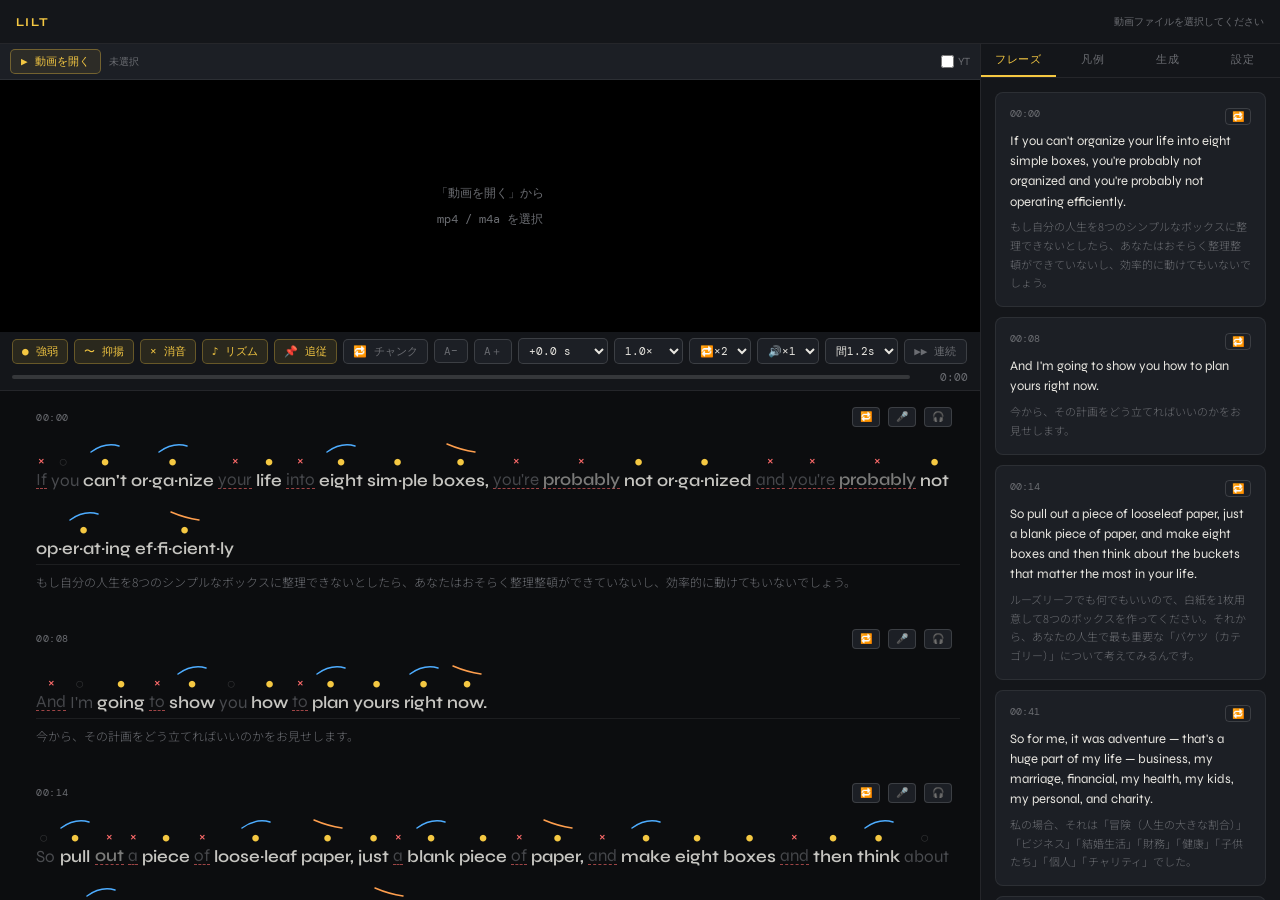
==== index.html @ 65731f92 "Make translation parsing more robust and redesign sync-offset UI (v1.7.1, v1.8.0) - Harden _parse_tr" ====
<!DOCTYPE html>
<html lang="ja">
<head>
<meta charset="UTF-8">
<meta name="viewport" content="width=device-width, initial-scale=1.0, viewport-fit=cover">
<title>Lilt</title>
<link rel="preconnect" href="https://fonts.googleapis.com">
<link href="https://fonts.googleapis.com/css2?family=DM+Mono:wght@400;500&family=Syne:wght@400;500;600;700&family=Noto+Sans+JP:wght@300;400;500&display=swap" rel="stylesheet">
<link rel="stylesheet" href="styles.css">
</head>
<body>

<header>
  <div class="logo">Lilt</div>
  <div class="header-sub" id="header-sub">動画ファイルを選択してください</div>
</header>

<div class="main">
  <div class="left-col">

    <!-- ── 動画パネル ── -->
    <div class="video-panel">
      <div class="file-bar">
        <label class="file-btn">▶ 動画を開く<input type="file" id="local-file" accept="video/*,audio/*" style="display:none"></label>
        <label class="md-btn" id="md-label" style="display:none">📝 MD読込<input type="file" id="md-file" accept=".md,.txt" style="display:none" onchange="onMdFileLoad(this)"></label>
        <label class="anno-btn" id="anno-bar-label" style="display:none">📂 アノテーション<input type="file" id="anno-bar-input" accept=".json,application/json" style="display:none" onchange="onAnnotationFileLoad(this)"></label>
        <span class="file-name" id="file-name">未選択</span>
        <label class="yt-chk"><input type="checkbox" id="chk-yt" onchange="toggleYT(this.checked)"> YT</label>
      </div>

      <div class="video-wrap" id="local-wrap">
        <video id="vid" preload="metadata" style="background:#000"></video>
        <div id="no-file" style="position:absolute;inset:0;display:flex;align-items:center;justify-content:center;pointer-events:none">
          <span style="font-size:12px;font-family:var(--mono);color:var(--muted);text-align:center;line-height:2.2">「動画を開く」から<br>mp4 / m4a を選択</span>
        </div>
      </div>
      <div class="video-wrap" id="yt-wrap" style="display:none">
        <iframe id="yt-player" src="about:blank"
          data-src="https://www.youtube.com/embed/xDK42rroFYE?enablejsapi=1&start=394&rel=0&modestbranding=1"
          allow="accelerometer;autoplay;clipboard-write;encrypted-media;gyroscope;picture-in-picture" allowfullscreen></iframe>
      </div>

    </div>

    <!-- ── コントロールバー ── -->
    <div class="ctrl-bar" id="ctrl-bar">
      <button class="ctrl-btn on" id="btn-stress"  onclick="toggleLayer('stress',this)">● 強弱</button>
      <button class="ctrl-btn on" id="btn-inton"   onclick="toggleLayer('inton',this)">〜 抑揚</button>
      <button class="ctrl-btn on" id="btn-elision" onclick="toggleLayer('elision',this)">× 消音</button>
      <button class="ctrl-btn on" id="btn-rhythm" onclick="toggleRhythmSync(this)" title="チャンク内の語タイミングを話速リズムで配分（OFFで均等割り）">♪ リズム</button>
      <button class="ctrl-btn on" id="btn-follow" onclick="toggleAutoFollow(this)" title="再生中、現在の行へ自動スクロール">📌 追従</button>
      <button class="ctrl-btn" id="btn-chunk-repeat" type="button" onclick="toggleChunkRepeat()" title="再生中の段落を繰り返し">🔁 チャンク</button>
      <button class="ctrl-btn" id="btn-font-dec" onclick="adjustFontScale(-1)" title="文字を小さく">A−</button>
      <button class="ctrl-btn" id="btn-font-inc" onclick="adjustFontScale(1)" title="文字を大きく">A＋</button>
      <select class="spd" id="offset-sel" onchange="updateOffset(this.value)" title="同期オフセット（音声が速い→マイナス、遅い→プラス）"></select>
      <select class="spd" id="spd-sel" onchange="setSpeed(this.value)">
        <option value="0.5">0.5×</option><option value="0.75">0.75×</option>
        <option value="1" selected>1.0×</option><option value="1.25">1.25×</option>
      </select>
      <select class="spd" id="sh-loops" onchange="setPracticeLoops(this.value)" title="練習ループ回数">
        <option value="1">🔁×1</option><option value="2" selected>🔁×2</option><option value="3">🔁×3</option><option value="0">🔁∞</option>
      </select>
      <select class="spd" id="sh-listen" onchange="setPracticeListen(this.value)" title="録音前にモデルを聴く回数">
        <option value="1" selected>🔊×1</option><option value="2">🔊×2</option><option value="3">🔊×3</option>
      </select>
      <select class="spd" id="sh-gap" onchange="setPracticeGap(this.value)" title="聴く→録音の間（ポーズ）">
        <option value="600">間0.6s</option><option value="1200" selected>間1.2s</option><option value="2000">間2.0s</option><option value="3000">間3.0s</option>
      </select>
      <button class="ctrl-btn" id="btn-sh-auto" onclick="togglePracticeAuto(this)" title="チャンクを自動で進む連続練習">▶▶ 連続</button>
      <div class="prog-wrap"><div class="prog-bg" id="prog-bg" onclick="seekByClick(event)"><div class="prog-fill" id="prog-fill"></div></div></div>
      <span class="time-disp" id="time-disp">0:00</span>
    </div>

    <!-- ── 練習ステータスバー（練習中のみ表示） ── -->
    <div id="sh-practice-bar" style="display:none">
      <span id="sh-practice-phase">練習中…</span>
      <span class="sh-practice-actions">
        <button type="button" id="sh-pause-btn" onclick="practiceTogglePause()" title="一時停止 / 再開">⏸</button>
        <button type="button" onclick="practiceSkip()" title="次のチャンクへ">⏭</button>
        <button type="button" onclick="stopPractice()" title="練習を終了">⏹</button>
      </span>
    </div>

    <!-- ── スマホ専用：凡例&操作アコーディオン ── -->
    <div id="mobile-panel">
      <div class="mp-toggle" id="mp-toggle" onclick="toggleMobilePanel()">
        <span>▸ 凡例</span><span class="arr">▾</span>
      </div>
      <div id="mp-inner" style="display:none">
        <div id="mp-content" style="padding:.75rem 1rem;background:var(--surf2);border-bottom:.5px solid var(--bd)"></div>
      </div>
    </div>

    <!-- ── トランスクリプト ── -->
    <div class="transcript-panel" id="transcript"></div>

    <!-- ── スマホ専用：フレーズリスト ── -->
    <div id="mobile-phrases" style="display:none"></div>

  </div><!-- /left-col -->

  <!-- ── デスクトップサイドバー ── -->
  <div class="sidebar">
    <div class="stabs">
      <div class="stab on" onclick="switchTab('phrases',this)">フレーズ</div>
      <div class="stab"    onclick="switchTab('legend',this)">凡例</div>
      <div class="stab pc-only" onclick="switchTab('generate',this)">生成</div>
      <div class="stab"    onclick="switchTab('settings',this)">設定</div>
    </div>
    <div class="sbody" id="sbody"></div>
  </div>

</div><!-- /main -->

<div id="gen-modal" style="display:none;position:fixed;inset:0;z-index:200;background:rgba(12,13,15,.92);align-items:center;justify-content:center;"><div style="background:var(--surf2);border:.5px solid var(--bd2);border-radius:12px;padding:2rem;width:min(440px,90vw);display:flex;flex-direction:column;gap:1rem;"><div style="font-family:var(--mono);font-size:13px;color:var(--accent);letter-spacing:.08em">ANNOTATION GENERATOR</div><div id="modal-status" style="font-family:var(--mono);font-size:11px;color:var(--muted);line-height:1.8;min-height:44px"></div><div style="background:var(--bd);border-radius:4px;overflow:hidden;height:4px"><div id="modal-prog" style="height:100%;background:var(--accent);width:0%;transition:width .4s"></div></div><div id="modal-para-list" style="font-family:var(--mono);font-size:10px;color:var(--muted);max-height:120px;overflow-y:auto;line-height:2"></div><button id="modal-cancel" onclick="cancelGeneration()" style="align-self:flex-start;font-family:var(--mono);font-size:11px;padding:4px 12px;border-radius:5px;border:.5px solid var(--bd2);background:transparent;color:var(--muted);cursor:pointer;">キャンセル</button></div></div>
<div id="toast"></div>
<!-- シャドーイング: 学習者録音の再生用（非表示）＋録音前カウントイン表示 -->
<audio id="rec-audio" preload="auto" style="display:none"></audio>
<div id="sh-countin"></div>

<script src="js/01-data.js"></script>
<script src="js/02-state.js"></script>
<script src="js/03-render-sync.js"></script>
<script src="js/04-player.js"></script>
<script src="js/05-sidebar.js"></script>
<script src="js/06-generate-youtube.js"></script>
<script src="js/07-generate-run.js"></script>
<script src="js/08-annotate-tempo.js"></script>
<script src="js/09-io-save-load.js"></script>
<script src="js/10-shadowing.js"></script>
<script src="js/11-init.js"></script>

</body>
</html>
---- styles.css ----
:root{
  --bg:#0c0d0f;--surf:#14161a;--surf2:#1c1f25;
  --bd:rgba(255,255,255,.07);--bd2:rgba(255,255,255,.14);
  --text:#e8e6e0;--muted:#6b6d72;
  --accent:#f5c842;--a2:#4eadff;--danger:#ff6b6b;
  --rise:#4eadff;--fall:#ff9f4e;--rf:#c07af5;
  --mono:'DM Mono',monospace;
  --sans:'Syne',sans-serif;
  --ja:'Noto Sans JP',sans-serif;
}
*,*::before,*::after{box-sizing:border-box;margin:0;padding:0}

/* ═══ DESKTOP: 固定高さの3ペインレイアウト ═══ */
html,body{height:100%;overflow:hidden;background:var(--bg);color:var(--text);font-family:var(--sans)}

/* 全体を column flex で積む */
body{display:flex;flex-direction:column}

header{
  flex-shrink:0;height:44px;
  display:flex;align-items:center;justify-content:space-between;
  padding:0 1rem;
  background:var(--surf);border-bottom:.5px solid var(--bd);
  z-index:20;
}
.logo{font-size:12px;font-weight:700;letter-spacing:.12em;color:var(--accent);text-transform:uppercase}
.header-sub{font-size:10px;color:var(--muted);font-family:var(--mono);white-space:nowrap;overflow:hidden;text-overflow:ellipsis;max-width:55%}

/* メインエリア: 残り全高を占める */
.main{
  flex:1;min-height:0;          /* ← min-height:0 が必須、でないとflex子がはみ出す */
  display:flex;
  overflow:hidden;
}

/* ── 左カラム（動画＋テキスト） ── */
.left-col{
  flex:1;min-width:0;
  display:flex;flex-direction:column;
  overflow:hidden;
}

/* 動画パネル */
.video-panel{flex-shrink:0;background:#000;position:relative}
.file-bar{
  display:flex;align-items:center;gap:8px;padding:5px 10px;
  background:var(--surf2);border-bottom:.5px solid var(--bd);flex-shrink:0;
}
.file-btn{
  display:inline-flex;align-items:center;gap:4px;white-space:nowrap;flex-shrink:0;
  font-size:11px;font-family:var(--mono);cursor:pointer;
  padding:4px 10px;border-radius:5px;
  border:.5px solid rgba(245,200,66,.35);background:rgba(245,200,66,.08);color:var(--accent);
}
.md-btn{
  display:inline-flex;align-items:center;gap:4px;white-space:nowrap;flex-shrink:0;
  font-size:11px;font-family:var(--mono);cursor:pointer;
  padding:4px 10px;border-radius:5px;
  border:.5px solid rgba(78,173,255,.35);background:rgba(78,173,255,.08);color:var(--a2);
}
.anno-btn{
  display:inline-flex;align-items:center;gap:4px;white-space:nowrap;flex-shrink:0;
  font-size:11px;font-family:var(--mono);cursor:pointer;
  padding:4px 10px;border-radius:5px;
  border:.5px solid rgba(245,200,66,.35);background:rgba(245,200,66,.08);color:var(--accent);
}
.file-name{font-size:10px;font-family:var(--mono);color:var(--muted);overflow:hidden;text-overflow:ellipsis;white-space:nowrap;flex:1;min-width:0}
.yt-chk{font-size:11px;color:var(--muted);display:flex;align-items:center;gap:4px;cursor:pointer;white-space:nowrap;flex-shrink:0}
.yt-chk input{accent-color:var(--accent)}

.video-wrap{position:relative;width:100%;padding-bottom:56.25%;height:0;background:#000;flex-shrink:0}
.video-wrap video,.video-wrap iframe{position:absolute;inset:0;width:100%;height:100%;border:0;object-fit:contain}

/* デスクトップ: 動画高さを抑えてトランスクリプト領域を確保 */
@media (min-width: 641px) {
  .video-panel{flex:0 0 auto}
  .video-wrap{
    padding-bottom:0;
    height:clamp(140px, 28vh, 280px);
    width:100%;
  }
}

/* コントロールバー */
.ctrl-bar{
  flex-shrink:0;
  display:flex;flex-wrap:wrap;align-items:center;gap:6px;
  padding:6px 12px;
  background:var(--surf);border-bottom:.5px solid var(--bd);
}
.ctrl-btn{
  display:inline-flex;align-items:center;gap:4px;
  font-size:11px;font-family:var(--mono);padding:4px 9px;border-radius:5px;
  border:.5px solid var(--bd2);background:var(--surf2);color:var(--muted);
  cursor:pointer;transition:all .12s;white-space:nowrap;
}
.ctrl-btn.on{background:rgba(245,200,66,.1);color:var(--accent);border-color:rgba(245,200,66,.3)}
.spd{font-family:var(--mono);font-size:11px;background:var(--surf2);border:.5px solid var(--bd2);color:var(--text);border-radius:5px;padding:4px 6px;cursor:pointer}
#offset-sel{width:90px;flex-shrink:0}
.prog-wrap{flex:1;min-width:60px;display:flex;align-items:center}
.prog-bg{width:100%;height:4px;background:var(--bd2);border-radius:2px;cursor:pointer}
.prog-fill{height:100%;background:var(--accent);border-radius:2px;width:0%;transition:width .1s linear;pointer-events:none}
.time-disp{font-family:var(--mono);font-size:11px;color:var(--muted);min-width:52px;text-align:right}

/* トランスクリプト: 残り全高をスクロール */
.transcript-panel{
  flex:1;min-height:0;
  overflow-y:auto;
  padding:1rem 1.25rem 3rem;
  scrollbar-width:thin;scrollbar-color:var(--bd2) transparent;
}
.transcript-panel::-webkit-scrollbar{width:3px}
.transcript-panel::-webkit-scrollbar-thumb{background:var(--bd2);border-radius:2px}

.para{margin-bottom:2.25rem;cursor:pointer;border-left:2px solid transparent;padding-left:.875rem;transition:border-color .18s}
.para:hover{border-color:var(--bd2)}
.para.active{border-color:var(--accent)}
.para-head{display:flex;align-items:center;gap:8px;margin-bottom:.4rem}
.para-time{font-family:var(--mono);font-size:10px;color:var(--muted);letter-spacing:.05em;flex:1}
.para.active .para-time{color:var(--accent)}
.para-repeat{
  flex-shrink:0;font-size:10px;padding:2px 7px;border-radius:4px;cursor:pointer;
  border:.5px solid var(--bd2);background:var(--surf2);color:var(--muted);font-family:var(--mono);
  line-height:1.4;
}
.para-repeat:hover,.para-repeat.on{color:var(--accent);border-color:rgba(245,200,66,.35);background:rgba(245,200,66,.08)}
.pcard-actions{display:flex;align-items:center;justify-content:space-between;gap:6px;margin-bottom:.35rem}
.pcard-repeat{font-size:10px;padding:1px 6px;border-radius:4px;cursor:pointer;border:.5px solid var(--bd2);background:transparent;color:var(--muted);font-family:var(--mono)}
.pcard-repeat:hover,.pcard-repeat.on{color:var(--accent);border-color:rgba(245,200,66,.35)}

/* ── シャドーイング（録音 + A/B） ── */
.sh-rec{
  flex-shrink:0;font-size:10px;padding:2px 7px;border-radius:4px;cursor:pointer;
  border:.5px solid var(--bd2);background:var(--surf2);color:var(--muted);font-family:var(--mono);line-height:1.4;
}
.sh-rec:hover{color:var(--danger);border-color:rgba(255,107,107,.4);background:rgba(255,107,107,.08)}
.sh-rec.recording{color:#fff;border-color:var(--danger);background:rgba(255,107,107,.85);animation:sh-pulse 1s ease-in-out infinite}
@keyframes sh-pulse{0%,100%{box-shadow:0 0 0 0 rgba(255,107,107,.5)}50%{box-shadow:0 0 0 4px rgba(255,107,107,0)}}
.sh-controls{display:inline-flex;align-items:center;gap:5px;flex-shrink:0}
.sh-btn{
  font-size:10px;padding:2px 7px;border-radius:4px;cursor:pointer;line-height:1.4;
  border:.5px solid var(--bd2);background:transparent;color:var(--muted);font-family:var(--mono);
}
.sh-btn:hover{color:var(--a2);border-color:rgba(78,173,255,.4);background:rgba(78,173,255,.08)}
.sh-ind{font-family:var(--mono);font-size:10px;color:var(--danger);letter-spacing:.05em}
.sh-practice{
  flex-shrink:0;font-size:10px;padding:2px 7px;border-radius:4px;cursor:pointer;line-height:1.4;
  border:.5px solid var(--bd2);background:var(--surf2);color:var(--muted);font-family:var(--mono);
}
.sh-practice:hover{color:var(--a2);border-color:rgba(78,173,255,.4);background:rgba(78,173,255,.08)}
.sh-badge{font-family:var(--mono);font-size:10px;color:var(--accent);opacity:.8;white-space:nowrap}
.sh-vu{display:inline-block;width:48px;height:6px;border-radius:3px;background:var(--bd);overflow:hidden}
.sh-vu i{display:block;height:100%;width:0%;background:var(--danger);transition:width .06s linear}
#sh-countin{
  position:fixed;inset:0;z-index:300;display:none;align-items:center;justify-content:center;
  pointer-events:none;font-family:var(--mono);font-size:120px;font-weight:700;
  color:var(--accent);text-shadow:0 4px 30px rgba(0,0,0,.6);
}
#sh-countin.show{display:flex}
#sh-practice-bar{
  display:none;align-items:center;justify-content:space-between;gap:10px;
  margin:0 0 .5rem;padding:6px 12px;border-radius:6px;
  border:.5px solid rgba(78,173,255,.35);background:rgba(78,173,255,.08);
  font-family:var(--mono);font-size:12px;color:var(--a2);
}
.sh-practice-actions{display:inline-flex;gap:6px}
.sh-practice-actions button{
  font-size:13px;line-height:1;padding:3px 9px;border-radius:5px;cursor:pointer;
  border:.5px solid var(--bd2);background:var(--surf2);color:var(--text);
}
.sh-practice-actions button:hover{border-color:var(--a2);color:var(--a2)}

.sentence{display:flex;flex-wrap:wrap;row-gap:12px;align-items:flex-end}
.w{position:relative;display:inline-flex;flex-direction:column;align-items:center;margin-right:4px;vertical-align:bottom}
.w.lit::before{
  content:'';position:absolute;left:-2px;right:-2px;bottom:2px;top:36px;
  background:rgba(245,200,66,.22);border-radius:4px;
  box-shadow:0 0 10px rgba(245,200,66,.75),0 0 18px rgba(245,200,66,.35);
  pointer-events:none;z-index:0;
}
.wt-slot{display:inline-flex;align-items:flex-end;justify-content:center;min-height:22px;height:22px;position:relative;z-index:1}
.anno{z-index:1}
.anno{display:flex;flex-direction:column;align-items:center;justify-content:flex-end;height:34px;gap:1px;pointer-events:none}
.stress-sym{font-size:11px;font-family:var(--mono);font-weight:500;line-height:1}
.stress-sym.s{color:var(--accent)}
.stress-sym.w{color:var(--bd2)}
.stress-sym.x{color:var(--danger)}
.inton-svg{display:block;flex-shrink:0}
.wt{font-size:17px;color:var(--muted);line-height:1;white-space:nowrap;transition:color .15s,text-shadow .15s,opacity .15s}
.wt.stressed{font-weight:600;color:rgba(232,230,224,.85)}
.wt.reduced{opacity:.65}
.wt.elided{border-bottom:1.5px dashed var(--danger);opacity:.6}
.w.lit .wt{color:var(--accent)!important;opacity:1!important}
.w.passed .wt{color:rgba(232,230,224,.72)!important;opacity:.82!important}
.ja-line{font-family:var(--ja);font-size:12px;font-weight:300;color:var(--muted);line-height:1.8;margin-top:.4rem;padding-top:.4rem;border-top:.5px solid var(--bd)}
.ja-line.on{color:rgba(245,200,66,.5)}

/* ── 右サイドバー（デスクトップ） ── */
.sidebar{
  flex-shrink:0;width:300px;
  display:flex;flex-direction:column;
  border-left:.5px solid var(--bd);background:var(--surf);
  overflow:hidden;
}
.stabs{display:flex;flex-shrink:0;border-bottom:.5px solid var(--bd)}
.stab{flex:1;padding:.5rem 0;font-size:11px;letter-spacing:.06em;text-align:center;color:var(--muted);cursor:pointer;border-bottom:2px solid transparent;transition:all .13s;text-transform:uppercase}
.stab.on{color:var(--accent);border-bottom-color:var(--accent)}
.stab.pc-only{} /* 「生成」はPC専用（モバイルはsidebar自体が非表示） */
@media (max-width:640px){ .pc-only{display:none!important} }
.sbody{flex:1;overflow-y:auto;padding:.875rem;scrollbar-width:thin;scrollbar-color:var(--bd2) transparent}
.sbody::-webkit-scrollbar{width:3px}
.sbody::-webkit-scrollbar-thumb{background:var(--bd2)}
.lcard{background:var(--surf2);border:.5px solid var(--bd);border-radius:8px;padding:.875rem;margin-bottom:.75rem}
.ltitle{font-size:10px;letter-spacing:.1em;text-transform:uppercase;color:var(--muted);margin-bottom:.6rem}
.lrow{display:flex;align-items:center;gap:9px;margin-bottom:.4rem;font-size:12px;color:var(--text);font-family:var(--mono)}
.lsym{width:26px;text-align:center;font-size:13px;flex-shrink:0}
.pcard{background:var(--surf2);border:.5px solid var(--bd);border-radius:8px;padding:.875rem;margin-bottom:.625rem;cursor:pointer;transition:border-color .13s}
.pcard:hover{border-color:var(--bd2)}
.pcard.on{border-color:var(--accent)}
.pen{font-size:13px;color:var(--text);line-height:1.55;margin-bottom:.35rem}
.pja{font-family:var(--ja);font-size:11px;color:var(--muted);line-height:1.7;font-weight:300}
.pt{font-family:var(--mono);font-size:10px;color:var(--muted);margin-bottom:.35rem}

/* ═══ MOBILE portrait ≤640px ═══
   縦: header → [動画＋操作パネル＋凡例 (折りたたみ)] → テキスト
   サイドバーはフレーズタブのみ末尾に残す
*/
@media (max-width:640px){
  html,body{height:auto;overflow:auto}
  body{display:block}         /* flex解除→通常フロー */

  header{position:sticky;top:0;z-index:30}

  .main{display:block;overflow:visible}
  .left-col{display:block;overflow:visible}

  /* 動画 */
  .video-panel{display:block}

  /* ctrl-bar: sticky で動画直下に固定 */
  .ctrl-bar{
    position:sticky;
    top:44px;          /* headerの高さ分 */
    z-index:20;
    background:var(--surf);
  }

  /* スマホ用 凡例・操作パネル（ctrl-bar直下のアコーディオン） */
  #mobile-panel{display:block}
  #mobile-panel-inner{
    background:var(--surf2);
    border-bottom:.5px solid var(--bd);
    padding:.75rem 1rem;
    font-size:11px;
    font-family:var(--mono);
    color:var(--text);
  }
  .mp-toggle{
    display:flex;align-items:center;justify-content:space-between;
    padding:.5rem 1rem;
    background:var(--surf);border-bottom:.5px solid var(--bd);
    font-size:11px;font-family:var(--mono);color:var(--muted);
    cursor:pointer;user-select:none;
    position:sticky;top:88px;z-index:19;  /* header+ctrl-barの下 */
  }
  .mp-toggle .arr{transition:transform .2s}
  .mp-toggle.open .arr{transform:rotate(180deg)}

  /* テキストパネル: 通常フロー */
  .transcript-panel{
    height:auto;overflow:visible;min-height:0;
    padding-bottom:2rem;
  }
  .wt{font-size:15px}
  .wt-slot{min-height:20px;height:20px}

  /* デスクトップサイドバー非表示 → フレーズは別要素として末尾に追加 */
  .sidebar{display:none}

  /* スマホ用フレーズリスト */
  #mobile-phrases{
    border-top:.5px solid var(--bd);
    padding:.875rem;
    background:var(--surf);
  }
  .mp-phrase-title{
    font-size:10px;letter-spacing:.1em;text-transform:uppercase;
    color:var(--muted);margin-bottom:.75rem;font-family:var(--mono);
  }
}

/* toast */
#toast{
  position:fixed;bottom:1.5rem;left:50%;transform:translateX(-50%) translateY(80px);
  background:var(--surf2);border:.5px solid var(--bd2);border-radius:8px;
  padding:.6rem 1.2rem;font-size:12px;font-family:var(--mono);color:var(--text);
  opacity:0;transition:opacity .25s,transform .25s;pointer-events:none;z-index:100;
  max-width:88vw;text-align:center;white-space:pre-line;
}
#toast.show{opacity:1;transform:translateX(-50%) translateY(0)}
#toast.err{border-color:rgba(255,107,107,.5);color:var(--danger)}

/* ══ ANNOTATION GENERATOR ══ */
.gen-section{margin-bottom:1rem}
.gen-label{font-size:10px;letter-spacing:.09em;text-transform:uppercase;color:var(--muted);font-family:var(--mono);margin-bottom:.4rem}
.gen-input{
  width:100%;background:var(--surf);border:.5px solid var(--bd2);border-radius:6px;
  color:var(--text);font-family:var(--mono);font-size:11px;padding:6px 10px;
  outline:none;transition:border-color .15s;
}
.gen-input:focus{border-color:var(--accent)}
.gen-input[type=password]{letter-spacing:.1em}
.gen-textarea{
  width:100%;background:var(--surf);border:.5px solid var(--bd2);border-radius:6px;
  color:var(--text);font-family:var(--mono);font-size:11px;padding:6px 10px;
  resize:vertical;min-height:80px;outline:none;transition:border-color .15s;line-height:1.6;
}
.gen-textarea:focus{border-color:var(--accent)}
.gen-btn{
  width:100%;padding:8px;border-radius:6px;font-family:var(--mono);font-size:12px;
  border:.5px solid rgba(245,200,66,.4);background:rgba(245,200,66,.1);color:var(--accent);
  cursor:pointer;transition:all .15s;letter-spacing:.05em;
}
.gen-btn:hover{background:rgba(245,200,66,.18)}
.gen-btn:disabled{opacity:.4;cursor:not-allowed}
.gen-btn.danger{border-color:rgba(78,173,255,.4);background:rgba(78,173,255,.1);color:var(--a2)}
.gen-btn.danger:hover{background:rgba(78,173,255,.18)}
.gen-btn.cancel{border-color:rgba(248,113,113,.4);background:rgba(248,113,113,.08);color:rgba(248,113,113,.9)}
.gen-btn.cancel:hover{background:rgba(248,113,113,.18)}
.gen-prog-wrap{margin-top:.625rem;display:none}
.gen-prog-bg{height:3px;background:var(--bd2);border-radius:2px;overflow:hidden}
.gen-prog-fill{height:100%;background:var(--accent);border-radius:2px;width:0%;transition:width .3s}
.gen-status{font-size:10px;font-family:var(--mono);color:var(--muted);margin-top:.35rem;min-height:14px;line-height:1.4}
.gen-status.ok{color:var(--accent)}
.gen-status.err{color:var(--danger)}
.para-badge{
  display:inline-flex;align-items:center;gap:4px;
  font-size:10px;font-family:var(--mono);padding:2px 6px;border-radius:4px;
  background:rgba(78,173,255,.12);color:var(--a2);border:.5px solid rgba(78,173,255,.25);
  margin-left:.5rem;vertical-align:middle;
}
.gen-row{display:flex;gap:6px}
.gen-row .gen-btn{flex:1}
.gen-divider{border:none;border-top:.5px solid var(--bd);margin:.75rem 0}

/* ── YouTube Auto-Process Section ── */
.yt-auto-section{background:rgba(78,173,255,.05);border:.5px solid rgba(78,173,255,.2);border-radius:8px;padding:.875rem;margin-bottom:.75rem}
.yt-auto-title{font-size:10px;letter-spacing:.1em;text-transform:uppercase;color:var(--a2);font-family:var(--mono);margin-bottom:.6rem}
.yt-proj-item{display:flex;align-items:center;justify-content:space-between;gap:8px;padding:6px 0;border-bottom:.5px solid var(--bd);font-family:var(--mono);font-size:11px}
.yt-proj-item:last-child{border-bottom:none}
.yt-proj-load{font-size:10px;padding:2px 8px;border-radius:4px;cursor:pointer;border:.5px solid rgba(78,173,255,.35);background:rgba(78,173,255,.08);color:var(--a2);flex-shrink:0}
.yt-proj-load:hover{background:rgba(78,173,255,.18)}
.yt-proj-del{font-size:12px;padding:2px 5px;border-radius:4px;cursor:pointer;border:.5px solid rgba(248,113,113,.35);background:rgba(248,113,113,.07);color:rgba(248,113,113,.8);flex-shrink:0;line-height:1}
.yt-proj-del:hover{background:rgba(248,113,113,.2);color:#f87171}
.yt-proj-cancel{font-size:10px;padding:2px 8px;border-radius:4px;cursor:pointer;border:.5px solid rgba(248,113,113,.35);background:rgba(248,113,113,.07);color:rgba(248,113,113,.85);flex-shrink:0}
.yt-proj-cancel:hover{background:rgba(248,113,113,.2);color:#f87171}
.yt-proj-name{flex:1;overflow:hidden;text-overflow:ellipsis;white-space:nowrap;color:var(--text)}
.yt-prog-wrap{margin-top:.625rem;background:var(--bd2);border-radius:2px;overflow:hidden;height:3px;display:none}
.yt-prog-fill{height:100%;background:var(--a2);border-radius:2px;width:0%;transition:width .4s}
.yt-status{font-size:10px;font-family:var(--mono);color:var(--muted);margin-top:.35rem;min-height:14px;line-height:1.6}
.yt-status.ok{color:var(--a2)}.yt-status.err{color:var(--danger, #f87171)}
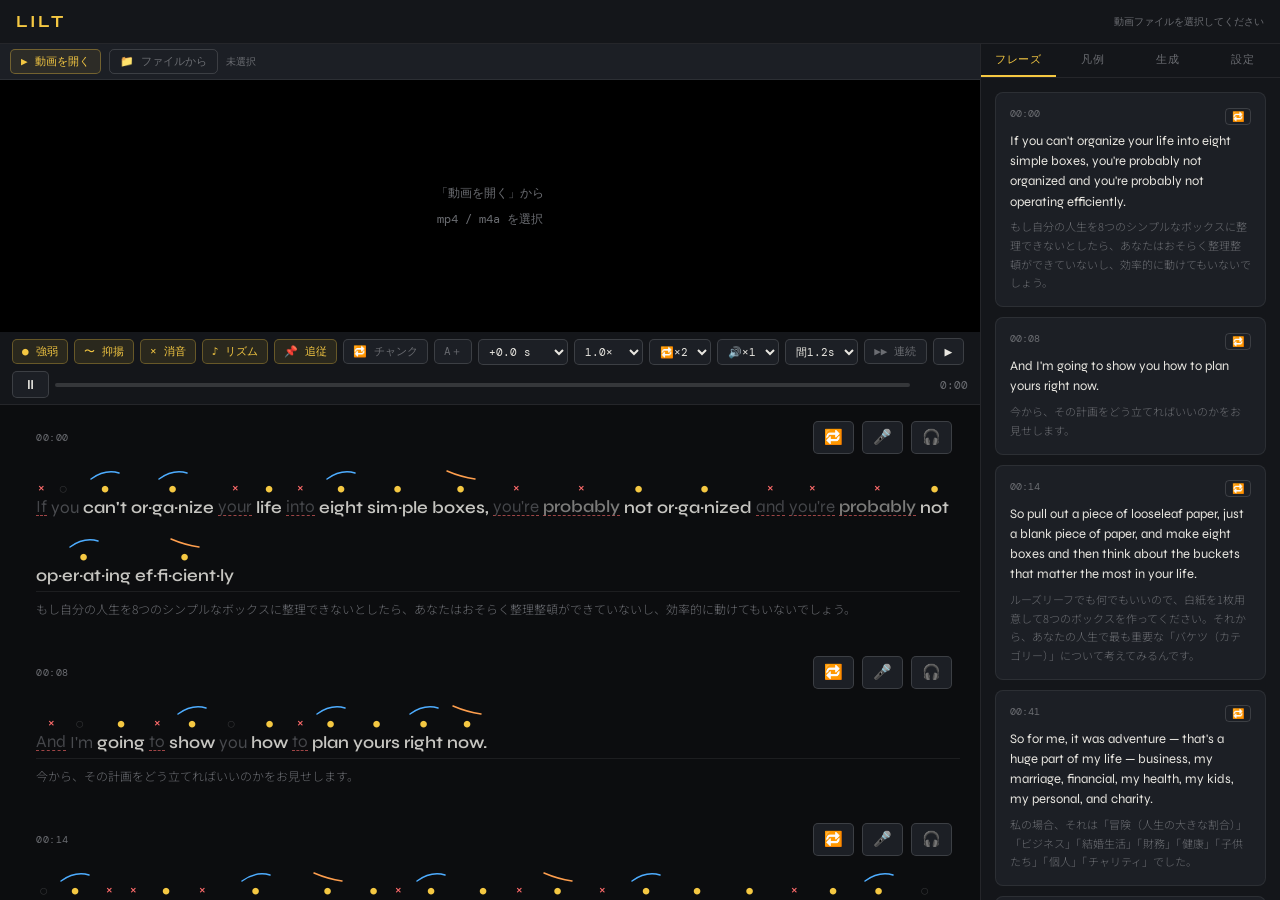
==== commit af2d7026: "Add video library, hide native controls, and refine player UI (v1.9.0) Player UI: - Hide native <vid" ====
--- a/index.html
+++ b/index.html
@@ -21,11 +21,11 @@
     <!-- ── 動画パネル ── -->
     <div class="video-panel">
       <div class="file-bar">
-        <label class="file-btn">▶ 動画を開く<input type="file" id="local-file" accept="video/*,audio/*" style="display:none"></label>
+        <button class="file-btn" onclick="openLibrary()">▶ 動画を開く</button>
+        <label class="md-btn" id="md-label2" style="background:transparent;border-color:var(--bd2);color:var(--muted)">📁 ファイルから<input type="file" id="local-file" accept="video/*,audio/*" style="display:none"></label>
         <label class="md-btn" id="md-label" style="display:none">📝 MD読込<input type="file" id="md-file" accept=".md,.txt" style="display:none" onchange="onMdFileLoad(this)"></label>
         <label class="anno-btn" id="anno-bar-label" style="display:none">📂 アノテーション<input type="file" id="anno-bar-input" accept=".json,application/json" style="display:none" onchange="onAnnotationFileLoad(this)"></label>
         <span class="file-name" id="file-name">未選択</span>
-        <label class="yt-chk"><input type="checkbox" id="chk-yt" onchange="toggleYT(this.checked)"> YT</label>
       </div>
 
       <div class="video-wrap" id="local-wrap">
@@ -36,7 +36,7 @@
       </div>
       <div class="video-wrap" id="yt-wrap" style="display:none">
         <iframe id="yt-player" src="about:blank"
-          data-src="https://www.youtube.com/embed/xDK42rroFYE?enablejsapi=1&start=394&rel=0&modestbranding=1"
+          data-src="https://www.youtube.com/embed/xDK42rroFYE?enablejsapi=1&start=394&rel=0&modestbranding=1&controls=0&disablekb=1"
           allow="accelerometer;autoplay;clipboard-write;encrypted-media;gyroscope;picture-in-picture" allowfullscreen></iframe>
       </div>
 
@@ -50,8 +50,7 @@
       <button class="ctrl-btn on" id="btn-rhythm" onclick="toggleRhythmSync(this)" title="チャンク内の語タイミングを話速リズムで配分（OFFで均等割り）">♪ リズム</button>
       <button class="ctrl-btn on" id="btn-follow" onclick="toggleAutoFollow(this)" title="再生中、現在の行へ自動スクロール">📌 追従</button>
       <button class="ctrl-btn" id="btn-chunk-repeat" type="button" onclick="toggleChunkRepeat()" title="再生中の段落を繰り返し">🔁 チャンク</button>
-      <button class="ctrl-btn" id="btn-font-dec" onclick="adjustFontScale(-1)" title="文字を小さく">A−</button>
-      <button class="ctrl-btn" id="btn-font-inc" onclick="adjustFontScale(1)" title="文字を大きく">A＋</button>
+      <button class="ctrl-btn" id="btn-font-inc" onclick="toggleFontScale(this)" title="文字の拡大/縮小を切替">A＋</button>
       <select class="spd" id="offset-sel" onchange="updateOffset(this.value)" title="同期オフセット（音声が速い→マイナス、遅い→プラス）"></select>
       <select class="spd" id="spd-sel" onchange="setSpeed(this.value)">
         <option value="0.5">0.5×</option><option value="0.75">0.75×</option>
@@ -67,6 +66,8 @@
         <option value="600">間0.6s</option><option value="1200" selected>間1.2s</option><option value="2000">間2.0s</option><option value="3000">間3.0s</option>
       </select>
       <button class="ctrl-btn" id="btn-sh-auto" onclick="togglePracticeAuto(this)" title="チャンクを自動で進む連続練習">▶▶ 連続</button>
+      <button class="ctrl-btn play-ctrl" id="btn-play" onclick="playVideo()" title="再生">▶</button>
+      <button class="ctrl-btn play-ctrl" id="btn-pause" onclick="pauseVideo()" title="停止">⏸</button>
       <div class="prog-wrap"><div class="prog-bg" id="prog-bg" onclick="seekByClick(event)"><div class="prog-fill" id="prog-fill"></div></div></div>
       <span class="time-disp" id="time-disp">0:00</span>
     </div>
@@ -113,6 +114,22 @@
 </div><!-- /main -->
 
 <div id="gen-modal" style="display:none;position:fixed;inset:0;z-index:200;background:rgba(12,13,15,.92);align-items:center;justify-content:center;"><div style="background:var(--surf2);border:.5px solid var(--bd2);border-radius:12px;padding:2rem;width:min(440px,90vw);display:flex;flex-direction:column;gap:1rem;"><div style="font-family:var(--mono);font-size:13px;color:var(--accent);letter-spacing:.08em">ANNOTATION GENERATOR</div><div id="modal-status" style="font-family:var(--mono);font-size:11px;color:var(--muted);line-height:1.8;min-height:44px"></div><div style="background:var(--bd);border-radius:4px;overflow:hidden;height:4px"><div id="modal-prog" style="height:100%;background:var(--accent);width:0%;transition:width .4s"></div></div><div id="modal-para-list" style="font-family:var(--mono);font-size:10px;color:var(--muted);max-height:120px;overflow-y:auto;line-height:2"></div><button id="modal-cancel" onclick="cancelGeneration()" style="align-self:flex-start;font-family:var(--mono);font-size:11px;padding:4px 12px;border-radius:5px;border:.5px solid var(--bd2);background:transparent;color:var(--muted);cursor:pointer;">キャンセル</button></div></div>
+<!-- 動画ライブラリ（バックエンドの projects/ または任意フォルダの一覧から一括読込） -->
+<div id="lib-modal" style="display:none;position:fixed;inset:0;z-index:200;background:rgba(12,13,15,.92);align-items:center;justify-content:center;">
+  <div style="background:var(--surf2);border:.5px solid var(--bd2);border-radius:12px;padding:1.5rem;width:min(520px,92vw);display:flex;flex-direction:column;gap:.75rem;max-height:82vh">
+    <div style="display:flex;align-items:center;justify-content:space-between">
+      <div style="font-family:var(--mono);font-size:13px;color:var(--accent);letter-spacing:.08em">VIDEO LIBRARY</div>
+      <button onclick="closeLibrary()" style="font-family:var(--mono);font-size:11px;padding:4px 10px;border-radius:5px;border:.5px solid var(--bd2);background:transparent;color:var(--muted);cursor:pointer">閉じる</button>
+    </div>
+    <div style="font-size:10px;color:var(--muted);font-family:var(--mono);line-height:1.7">バックエンドの projects/ 配下、または任意の親フォルダ内の各動画フォルダ（動画・data.json・data.md）を一覧から一括読込します。</div>
+    <div style="display:flex;gap:6px;align-items:center">
+      <input class="gen-input" id="lib-root" placeholder="ルートフォルダ（空=既定 projects）" style="flex:1" onkeydown="if(event.key==='Enter')loadLibraryIndex()">
+      <button class="md-btn" onclick="loadLibraryIndex()">↻ 再読込</button>
+    </div>
+    <div class="gen-status" id="lib-status" style="min-height:16px"></div>
+    <div id="lib-list" style="overflow-y:auto;display:flex;flex-direction:column;gap:6px"></div>
+  </div>
+</div>
 <div id="toast"></div>
 <!-- シャドーイング: 学習者録音の再生用（非表示）＋録音前カウントイン表示 -->
 <audio id="rec-audio" preload="auto" style="display:none"></audio>
--- a/styles.css
+++ b/styles.css
@@ -23,7 +23,7 @@
   background:var(--surf);border-bottom:.5px solid var(--bd);
   z-index:20;
 }
-.logo{font-size:12px;font-weight:700;letter-spacing:.12em;color:var(--accent);text-transform:uppercase}
+.logo{font-size:17px;font-weight:700;letter-spacing:.12em;color:var(--accent);text-transform:uppercase}
 .header-sub{font-size:10px;color:var(--muted);font-family:var(--mono);white-space:nowrap;overflow:hidden;text-overflow:ellipsis;max-width:55%}
 
 /* メインエリア: 残り全高を占める */
@@ -65,8 +65,6 @@
   border:.5px solid rgba(245,200,66,.35);background:rgba(245,200,66,.08);color:var(--accent);
 }
 .file-name{font-size:10px;font-family:var(--mono);color:var(--muted);overflow:hidden;text-overflow:ellipsis;white-space:nowrap;flex:1;min-width:0}
-.yt-chk{font-size:11px;color:var(--muted);display:flex;align-items:center;gap:4px;cursor:pointer;white-space:nowrap;flex-shrink:0}
-.yt-chk input{accent-color:var(--accent)}
 
 .video-wrap{position:relative;width:100%;padding-bottom:56.25%;height:0;background:#000;flex-shrink:0}
 .video-wrap video,.video-wrap iframe{position:absolute;inset:0;width:100%;height:100%;border:0;object-fit:contain}
@@ -95,6 +93,8 @@
   cursor:pointer;transition:all .12s;white-space:nowrap;
 }
 .ctrl-btn.on{background:rgba(245,200,66,.1);color:var(--accent);border-color:rgba(245,200,66,.3)}
+.play-ctrl{font-size:13px;padding:4px 11px;color:var(--text)}
+.play-ctrl:hover{color:var(--accent);border-color:rgba(245,200,66,.35);background:rgba(245,200,66,.08)}
 .spd{font-family:var(--mono);font-size:11px;background:var(--surf2);border:.5px solid var(--bd2);color:var(--text);border-radius:5px;padding:4px 6px;cursor:pointer}
 #offset-sel{width:90px;flex-shrink:0}
 .prog-wrap{flex:1;min-width:60px;display:flex;align-items:center}
@@ -119,7 +119,7 @@
 .para-time{font-family:var(--mono);font-size:10px;color:var(--muted);letter-spacing:.05em;flex:1}
 .para.active .para-time{color:var(--accent)}
 .para-repeat{
-  flex-shrink:0;font-size:10px;padding:2px 7px;border-radius:4px;cursor:pointer;
+  flex-shrink:0;font-size:15px;padding:5px 10px;border-radius:5px;cursor:pointer;
   border:.5px solid var(--bd2);background:var(--surf2);color:var(--muted);font-family:var(--mono);
   line-height:1.4;
 }
@@ -130,7 +130,7 @@
 
 /* ── シャドーイング（録音 + A/B） ── */
 .sh-rec{
-  flex-shrink:0;font-size:10px;padding:2px 7px;border-radius:4px;cursor:pointer;
+  flex-shrink:0;font-size:15px;padding:5px 10px;border-radius:5px;cursor:pointer;
   border:.5px solid var(--bd2);background:var(--surf2);color:var(--muted);font-family:var(--mono);line-height:1.4;
 }
 .sh-rec:hover{color:var(--danger);border-color:rgba(255,107,107,.4);background:rgba(255,107,107,.08)}
@@ -144,7 +144,7 @@
 .sh-btn:hover{color:var(--a2);border-color:rgba(78,173,255,.4);background:rgba(78,173,255,.08)}
 .sh-ind{font-family:var(--mono);font-size:10px;color:var(--danger);letter-spacing:.05em}
 .sh-practice{
-  flex-shrink:0;font-size:10px;padding:2px 7px;border-radius:4px;cursor:pointer;line-height:1.4;
+  flex-shrink:0;font-size:15px;padding:5px 10px;border-radius:5px;cursor:pointer;line-height:1.4;
   border:.5px solid var(--bd2);background:var(--surf2);color:var(--muted);font-family:var(--mono);
 }
 .sh-practice:hover{color:var(--a2);border-color:rgba(78,173,255,.4);background:rgba(78,173,255,.08)}
@@ -355,6 +355,9 @@
 .yt-proj-cancel{font-size:10px;padding:2px 8px;border-radius:4px;cursor:pointer;border:.5px solid rgba(248,113,113,.35);background:rgba(248,113,113,.07);color:rgba(248,113,113,.85);flex-shrink:0}
 .yt-proj-cancel:hover{background:rgba(248,113,113,.2);color:#f87171}
 .yt-proj-name{flex:1;overflow:hidden;text-overflow:ellipsis;white-space:nowrap;color:var(--text)}
+.lib-item{display:flex;align-items:center;justify-content:space-between;gap:8px;padding:7px 8px;border:.5px solid var(--bd);border-radius:6px;background:var(--surf);font-family:var(--mono);font-size:12px}
+.lib-item:hover{border-color:var(--bd2)}
+.lib-name{flex:1;overflow:hidden;text-overflow:ellipsis;white-space:nowrap;color:var(--text)}
 .yt-prog-wrap{margin-top:.625rem;background:var(--bd2);border-radius:2px;overflow:hidden;height:3px;display:none}
 .yt-prog-fill{height:100%;background:var(--a2);border-radius:2px;width:0%;transition:width .4s}
 .yt-status{font-size:10px;font-family:var(--mono);color:var(--muted);margin-top:.35rem;min-height:14px;line-height:1.6}
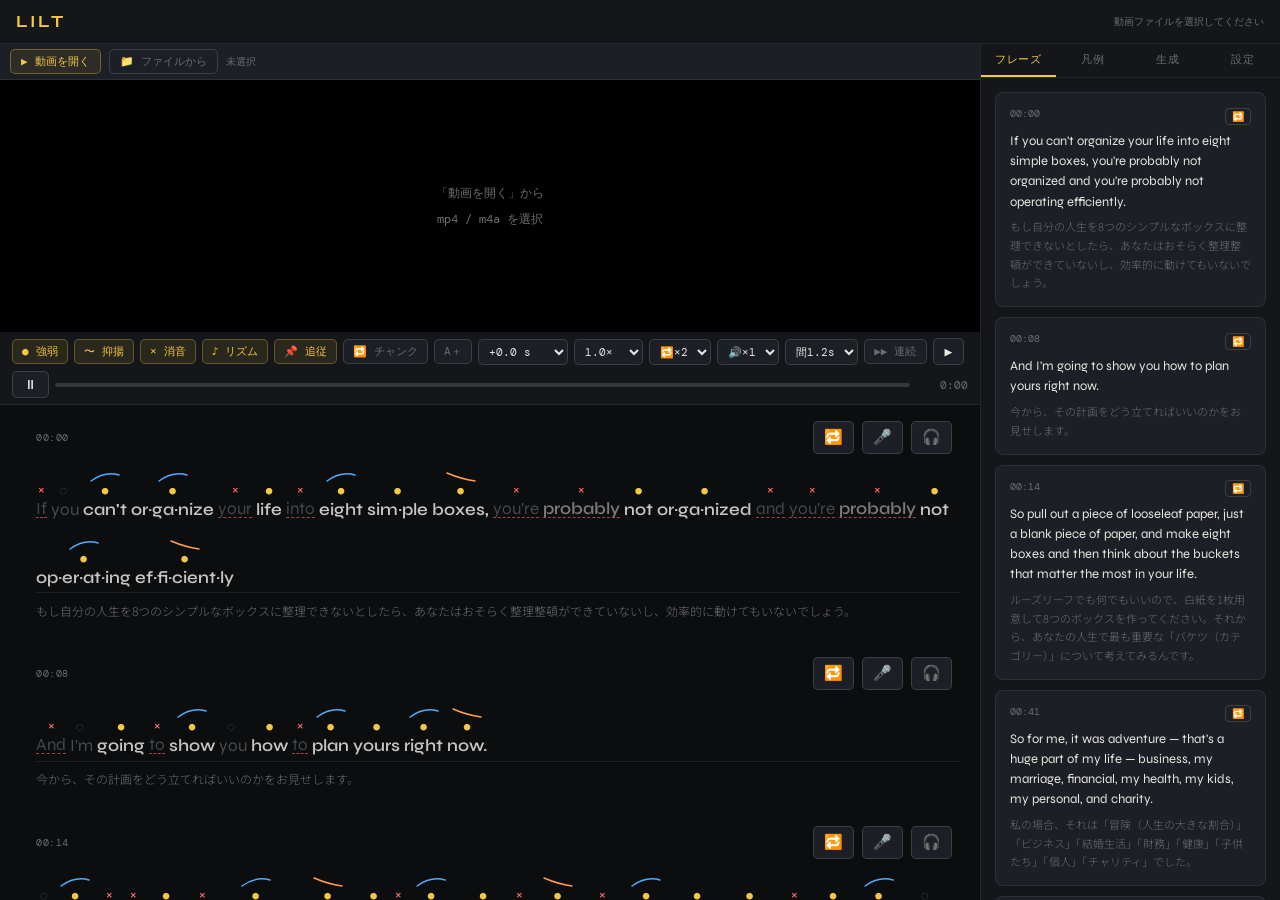
==== commit 079245d5: "Add per-chunk free-form memo feature (v1.10.0) Each paragraph gets a memo area between the button ro" ====
--- a/index.html
+++ b/index.html
@@ -145,6 +145,7 @@
 <script src="js/08-annotate-tempo.js"></script>
 <script src="js/09-io-save-load.js"></script>
 <script src="js/10-shadowing.js"></script>
+<script src="js/12-notes.js"></script>
 <script src="js/11-init.js"></script>
 
 </body>
--- a/styles.css
+++ b/styles.css
@@ -127,6 +127,34 @@
 .pcard-actions{display:flex;align-items:center;justify-content:space-between;gap:6px;margin-bottom:.35rem}
 .pcard-repeat{font-size:10px;padding:1px 6px;border-radius:4px;cursor:pointer;border:.5px solid var(--bd2);background:transparent;color:var(--muted);font-family:var(--mono)}
 .pcard-repeat:hover,.pcard-repeat.on{color:var(--accent);border-color:rgba(245,200,66,.35)}
+
+/* ── チャンクメモ（.para-head と .sentence の間） ── */
+.para-note{margin:0 0 .5rem}
+/* 未入力トリガー: 普段は非表示・スペースも取らず、チャンク hover 時のみ表示 */
+.para-note-add{
+  display:none;font-family:var(--mono);font-size:10px;color:var(--muted);cursor:text;
+  border:.5px dashed var(--bd2);border-radius:4px;padding:2px 8px;
+  transition:color .15s,border-color .15s,background .15s;
+}
+.para:hover .para-note-add{display:inline-block}
+.para-note-add:hover{color:var(--accent);border-color:rgba(245,200,66,.35);background:rgba(245,200,66,.08)}
+/* 入力済み: 常時表示（黄アクセントの控えめなカード、改行保持） */
+.para-note.has-note .para-note-view{
+  display:block;cursor:text;white-space:pre-wrap;word-break:break-word;
+  font-size:12px;line-height:1.55;color:var(--text);
+  border-left:2px solid rgba(245,200,66,.5);background:rgba(245,200,66,.05);
+  border-radius:0 4px 4px 0;padding:4px 10px;transition:background .15s;
+}
+.para-note.has-note .para-note-view:hover{background:rgba(245,200,66,.09)}
+/* 編集 textarea（高さ自動調整・自動保存） */
+.para-note-edit{
+  width:100%;box-sizing:border-box;resize:none;overflow:hidden;min-height:30px;
+  font-family:inherit;font-size:12px;line-height:1.55;color:var(--text);
+  background:var(--surf2);border:.5px solid var(--bd2);border-radius:5px;
+  padding:6px 9px;outline:none;transition:border-color .2s;
+}
+.para-note-edit:focus{border-color:rgba(245,200,66,.45)}
+.para-note-edit.saved{border-color:var(--accent)}
 
 /* ── シャドーイング（録音 + A/B） ── */
 .sh-rec{
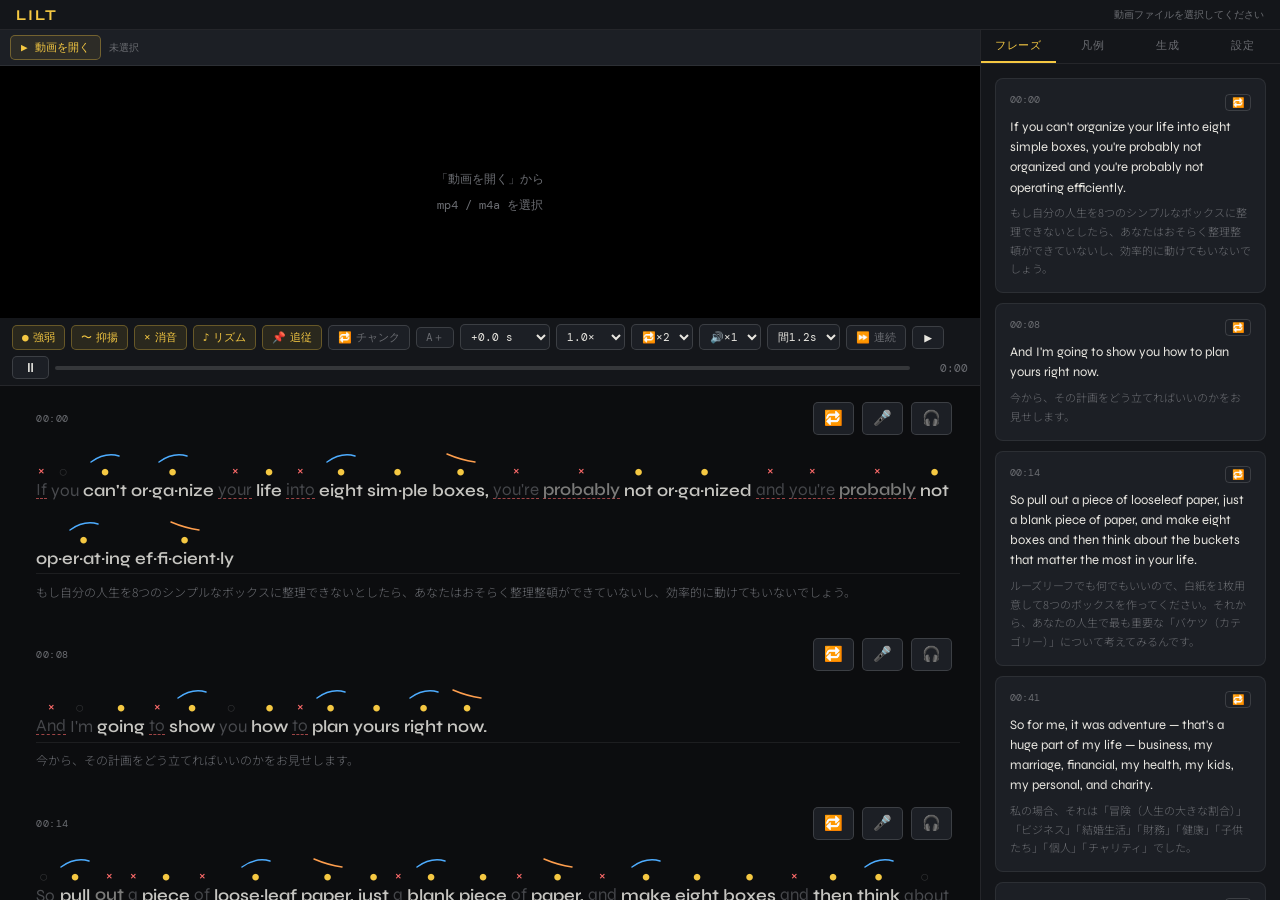
==== commit aa846bec: "Mobile player UI + Android local-folder loading (v1.11.0) - Mobile: "Open video" now picks a local p" ====
--- a/index.html
+++ b/index.html
@@ -22,7 +22,11 @@
     <div class="video-panel">
       <div class="file-bar">
         <button class="file-btn" onclick="openLibrary()">▶ 動画を開く</button>
-        <label class="md-btn" id="md-label2" style="background:transparent;border-color:var(--bd2);color:var(--muted)">📁 ファイルから<input type="file" id="local-file" accept="video/*,audio/*" style="display:none"></label>
+        <!-- 「ファイルから」ボタンは廃止（翻訳/アノテーション生成からの導線で「動画を開く」のみで足りるため）。
+             input#local-file は 04-player.js / 09-io-save-load.js が参照するため非表示で残置。 -->
+        <input type="file" id="local-file" accept="video/*,audio/*" style="display:none">
+        <!-- スマホ（Android）用: 端末ローカルの親フォルダを選び、配下のプロジェクトを読み込む -->
+        <input type="file" id="local-dir" webkitdirectory directory multiple style="display:none" onchange="onLocalDirSelected(this)">
         <label class="md-btn" id="md-label" style="display:none">📝 MD読込<input type="file" id="md-file" accept=".md,.txt" style="display:none" onchange="onMdFileLoad(this)"></label>
         <label class="anno-btn" id="anno-bar-label" style="display:none">📂 アノテーション<input type="file" id="anno-bar-input" accept=".json,application/json" style="display:none" onchange="onAnnotationFileLoad(this)"></label>
         <span class="file-name" id="file-name">未選択</span>
@@ -44,15 +48,15 @@
 
     <!-- ── コントロールバー ── -->
     <div class="ctrl-bar" id="ctrl-bar">
-      <button class="ctrl-btn on" id="btn-stress"  onclick="toggleLayer('stress',this)">● 強弱</button>
-      <button class="ctrl-btn on" id="btn-inton"   onclick="toggleLayer('inton',this)">〜 抑揚</button>
-      <button class="ctrl-btn on" id="btn-elision" onclick="toggleLayer('elision',this)">× 消音</button>
-      <button class="ctrl-btn on" id="btn-rhythm" onclick="toggleRhythmSync(this)" title="チャンク内の語タイミングを話速リズムで配分（OFFで均等割り）">♪ リズム</button>
-      <button class="ctrl-btn on" id="btn-follow" onclick="toggleAutoFollow(this)" title="再生中、現在の行へ自動スクロール">📌 追従</button>
-      <button class="ctrl-btn" id="btn-chunk-repeat" type="button" onclick="toggleChunkRepeat()" title="再生中の段落を繰り返し">🔁 チャンク</button>
-      <button class="ctrl-btn" id="btn-font-inc" onclick="toggleFontScale(this)" title="文字の拡大/縮小を切替">A＋</button>
+      <button class="ctrl-btn on" id="btn-stress"  onclick="toggleLayer('stress',this)" title="強弱（強勢）の表示"><span class="ico">●</span><span class="lbl">強弱</span></button>
+      <button class="ctrl-btn on" id="btn-inton"   onclick="toggleLayer('inton',this)" title="抑揚（イントネーション）の表示"><span class="ico">〜</span><span class="lbl">抑揚</span></button>
+      <button class="ctrl-btn on" id="btn-elision" onclick="toggleLayer('elision',this)" title="消音（脱落・弱化）の表示"><span class="ico">×</span><span class="lbl">消音</span></button>
+      <button class="ctrl-btn on" id="btn-rhythm" onclick="toggleRhythmSync(this)" title="チャンク内の語タイミングを話速リズムで配分（OFFで均等割り）"><span class="ico">♪</span><span class="lbl">リズム</span></button>
+      <button class="ctrl-btn on" id="btn-follow" onclick="toggleAutoFollow(this)" title="再生中、現在の行へ自動スクロール"><span class="ico">📌</span><span class="lbl">追従</span></button>
+      <button class="ctrl-btn" id="btn-chunk-repeat" type="button" onclick="toggleChunkRepeat()" title="再生中の段落を繰り返し"><span class="ico">🔁</span><span class="lbl">チャンク</span></button>
+      <button class="ctrl-btn" id="btn-font-inc" onclick="toggleFontScale(this)" title="文字の拡大/縮小を切替"><span class="ico">A＋</span></button>
       <select class="spd" id="offset-sel" onchange="updateOffset(this.value)" title="同期オフセット（音声が速い→マイナス、遅い→プラス）"></select>
-      <select class="spd" id="spd-sel" onchange="setSpeed(this.value)">
+      <select class="spd" id="spd-sel" onchange="setSpeed(this.value)" title="再生速度">
         <option value="0.5">0.5×</option><option value="0.75">0.75×</option>
         <option value="1" selected>1.0×</option><option value="1.25">1.25×</option>
       </select>
@@ -65,9 +69,9 @@
       <select class="spd" id="sh-gap" onchange="setPracticeGap(this.value)" title="聴く→録音の間（ポーズ）">
         <option value="600">間0.6s</option><option value="1200" selected>間1.2s</option><option value="2000">間2.0s</option><option value="3000">間3.0s</option>
       </select>
-      <button class="ctrl-btn" id="btn-sh-auto" onclick="togglePracticeAuto(this)" title="チャンクを自動で進む連続練習">▶▶ 連続</button>
-      <button class="ctrl-btn play-ctrl" id="btn-play" onclick="playVideo()" title="再生">▶</button>
-      <button class="ctrl-btn play-ctrl" id="btn-pause" onclick="pauseVideo()" title="停止">⏸</button>
+      <button class="ctrl-btn" id="btn-sh-auto" onclick="togglePracticeAuto(this)" title="チャンクを自動で進む連続練習"><span class="ico">⏩</span><span class="lbl">連続</span></button>
+      <button class="ctrl-btn play-ctrl" id="btn-play" onclick="playVideo()" title="再生"><span class="ico">▶</span></button>
+      <button class="ctrl-btn play-ctrl" id="btn-pause" onclick="pauseVideo()" title="停止"><span class="ico">⏸</span></button>
       <div class="prog-wrap"><div class="prog-bg" id="prog-bg" onclick="seekByClick(event)"><div class="prog-fill" id="prog-fill"></div></div></div>
       <span class="time-disp" id="time-disp">0:00</span>
     </div>
@@ -82,7 +86,7 @@
       </span>
     </div>
 
-    <!-- ── スマホ専用：凡例&操作アコーディオン ── -->
+    <!-- ── スマホ専用：凡例&操作アコーディオン（コメントアウト） ──
     <div id="mobile-panel">
       <div class="mp-toggle" id="mp-toggle" onclick="toggleMobilePanel()">
         <span>▸ 凡例</span><span class="arr">▾</span>
@@ -91,6 +95,8 @@
         <div id="mp-content" style="padding:.75rem 1rem;background:var(--surf2);border-bottom:.5px solid var(--bd)"></div>
       </div>
     </div>
+    -->
+    <div id="mobile-panel" style="display:none"></div>
 
     <!-- ── トランスクリプト ── -->
     <div class="transcript-panel" id="transcript"></div>
@@ -121,8 +127,8 @@
       <div style="font-family:var(--mono);font-size:13px;color:var(--accent);letter-spacing:.08em">VIDEO LIBRARY</div>
       <button onclick="closeLibrary()" style="font-family:var(--mono);font-size:11px;padding:4px 10px;border-radius:5px;border:.5px solid var(--bd2);background:transparent;color:var(--muted);cursor:pointer">閉じる</button>
     </div>
-    <div style="font-size:10px;color:var(--muted);font-family:var(--mono);line-height:1.7">バックエンドの projects/ 配下、または任意の親フォルダ内の各動画フォルダ（動画・data.json・data.md）を一覧から一括読込します。</div>
-    <div style="display:flex;gap:6px;align-items:center">
+    <div id="lib-desc" style="font-size:10px;color:var(--muted);font-family:var(--mono);line-height:1.7">バックエンドの projects/ 配下、または任意の親フォルダ内の各動画フォルダ（動画・data.json・data.md）を一覧から一括読込します。</div>
+    <div id="lib-root-row" style="display:flex;gap:6px;align-items:center">
       <input class="gen-input" id="lib-root" placeholder="ルートフォルダ（空=既定 projects）" style="flex:1" onkeydown="if(event.key==='Enter')loadLibraryIndex()">
       <button class="md-btn" onclick="loadLibraryIndex()">↻ 再読込</button>
     </div>
@@ -146,6 +152,7 @@
 <script src="js/09-io-save-load.js"></script>
 <script src="js/10-shadowing.js"></script>
 <script src="js/12-notes.js"></script>
+<script src="js/13-local-player.js"></script>
 <script src="js/11-init.js"></script>
 
 </body>
--- a/styles.css
+++ b/styles.css
@@ -17,13 +17,13 @@
 body{display:flex;flex-direction:column}
 
 header{
-  flex-shrink:0;height:44px;
+  flex-shrink:0;height:30px;
   display:flex;align-items:center;justify-content:space-between;
   padding:0 1rem;
   background:var(--surf);border-bottom:.5px solid var(--bd);
   z-index:20;
 }
-.logo{font-size:17px;font-weight:700;letter-spacing:.12em;color:var(--accent);text-transform:uppercase}
+.logo{font-size:15px;font-weight:700;letter-spacing:.12em;color:var(--accent);text-transform:uppercase}
 .header-sub{font-size:10px;color:var(--muted);font-family:var(--mono);white-space:nowrap;overflow:hidden;text-overflow:ellipsis;max-width:55%}
 
 /* メインエリア: 残り全高を占める */
@@ -93,6 +93,8 @@
   cursor:pointer;transition:all .12s;white-space:nowrap;
 }
 .ctrl-btn.on{background:rgba(245,200,66,.1);color:var(--accent);border-color:rgba(245,200,66,.3)}
+.ctrl-btn .ico{display:inline-flex;align-items:center;justify-content:center;line-height:1}
+/* デスクトップではアイコン＋ラベル両方表示（モバイルでラベルを隠す） */
 .play-ctrl{font-size:13px;padding:4px 11px;color:var(--text)}
 .play-ctrl:hover{color:var(--accent);border-color:rgba(245,200,66,.35);background:rgba(245,200,66,.08)}
 .spd{font-family:var(--mono);font-size:11px;background:var(--surf2);border:.5px solid var(--bd2);color:var(--text);border-radius:5px;padding:4px 6px;cursor:pointer}
@@ -250,49 +252,61 @@
 .pt{font-family:var(--mono);font-size:10px;color:var(--muted);margin-bottom:.35rem}
 
 /* ═══ MOBILE portrait ≤640px ═══
-   縦: header → [動画＋操作パネル＋凡例 (折りたたみ)] → テキスト
-   サイドバーはフレーズタブのみ末尾に残す
+   header(30px) と 動画 を画面上部に固定。コントロールは動画上部に半透明オーバーレイ。
+   テキスト（トランスクリプト／フレーズ）はその下を通常スクロール。
 */
 @media (max-width:640px){
+  :root{
+    --m-header:30px;
+    --m-filebar:30px;
+    --m-video:min(56.25vw, 42vh);   /* 16:9、縦長になりすぎないようvhでクランプ */
+  }
   html,body{height:auto;overflow:auto}
-  body{display:block}         /* flex解除→通常フロー */
-
-  header{position:sticky;top:0;z-index:30}
+  body{display:block}               /* flex解除→通常フロー */
+
+  /* ヘッダー固定（30px） */
+  header{position:fixed;top:0;left:0;right:0;height:var(--m-header);z-index:40;padding:0 .75rem}
+  .header-sub{font-size:9px;max-width:60%}
 
   .main{display:block;overflow:visible}
-  .left-col{display:block;overflow:visible}
-
-  /* 動画 */
-  .video-panel{display:block}
-
-  /* ctrl-bar: sticky で動画直下に固定 */
+  .left-col{
+    display:block;overflow:visible;
+    /* 固定スタック（header + file-bar + 動画）の高さ分だけ本文を押し下げる */
+    padding-top:calc(var(--m-header) + var(--m-filebar) + var(--m-video));
+  }
+
+  /* 動画パネル（file-bar + 動画）をヘッダー直下に固定 */
+  .video-panel{
+    position:fixed;top:var(--m-header);left:0;right:0;z-index:20;background:#000;
+  }
+  .file-bar{height:var(--m-filebar);padding:0 8px;gap:6px}
+  .file-btn{font-size:10px;padding:3px 8px}
+  .file-name{font-size:9px}
+  .video-wrap{padding-bottom:0;height:var(--m-video)}
+
+  /* コントロール: 動画上部に半透明オーバーレイ。ラベルを隠しアイコンのみ＝サイズ統一 */
   .ctrl-bar{
-    position:sticky;
-    top:44px;          /* headerの高さ分 */
-    z-index:20;
-    background:var(--surf);
-  }
-
-  /* スマホ用 凡例・操作パネル（ctrl-bar直下のアコーディオン） */
-  #mobile-panel{display:block}
-  #mobile-panel-inner{
-    background:var(--surf2);
-    border-bottom:.5px solid var(--bd);
-    padding:.75rem 1rem;
-    font-size:11px;
-    font-family:var(--mono);
-    color:var(--text);
-  }
-  .mp-toggle{
-    display:flex;align-items:center;justify-content:space-between;
-    padding:.5rem 1rem;
-    background:var(--surf);border-bottom:.5px solid var(--bd);
-    font-size:11px;font-family:var(--mono);color:var(--muted);
-    cursor:pointer;user-select:none;
-    position:sticky;top:88px;z-index:19;  /* header+ctrl-barの下 */
-  }
-  .mp-toggle .arr{transition:transform .2s}
-  .mp-toggle.open .arr{transform:rotate(180deg)}
+    position:fixed;
+    top:calc(var(--m-header) + var(--m-filebar));
+    left:0;right:0;z-index:30;
+    display:flex;flex-wrap:wrap;align-items:center;gap:5px;
+    padding:5px 7px;
+    background:rgba(12,13,15,.6);
+    backdrop-filter:blur(5px);-webkit-backdrop-filter:blur(5px);
+    border-bottom:none;
+  }
+  .ctrl-btn .lbl{display:none}
+  .ctrl-btn{
+    width:32px;height:30px;padding:0;gap:0;justify-content:center;font-size:13px;
+  }
+  .ctrl-btn .ico{font-size:13px}
+  .play-ctrl{width:32px;height:30px;padding:0;font-size:14px}
+  /* セレクトも高さを揃える */
+  .spd{height:30px;padding:0 5px;font-size:10px;text-align:center}
+  #offset-sel{width:auto}
+  /* プログレスバー＋時刻は最終行へ（全幅） */
+  .prog-wrap{order:50;flex:1 1 100%;min-width:0}
+  .time-disp{order:51;flex:0 0 auto;font-size:10px;min-width:0;text-align:left}
 
   /* テキストパネル: 通常フロー */
   .transcript-panel{
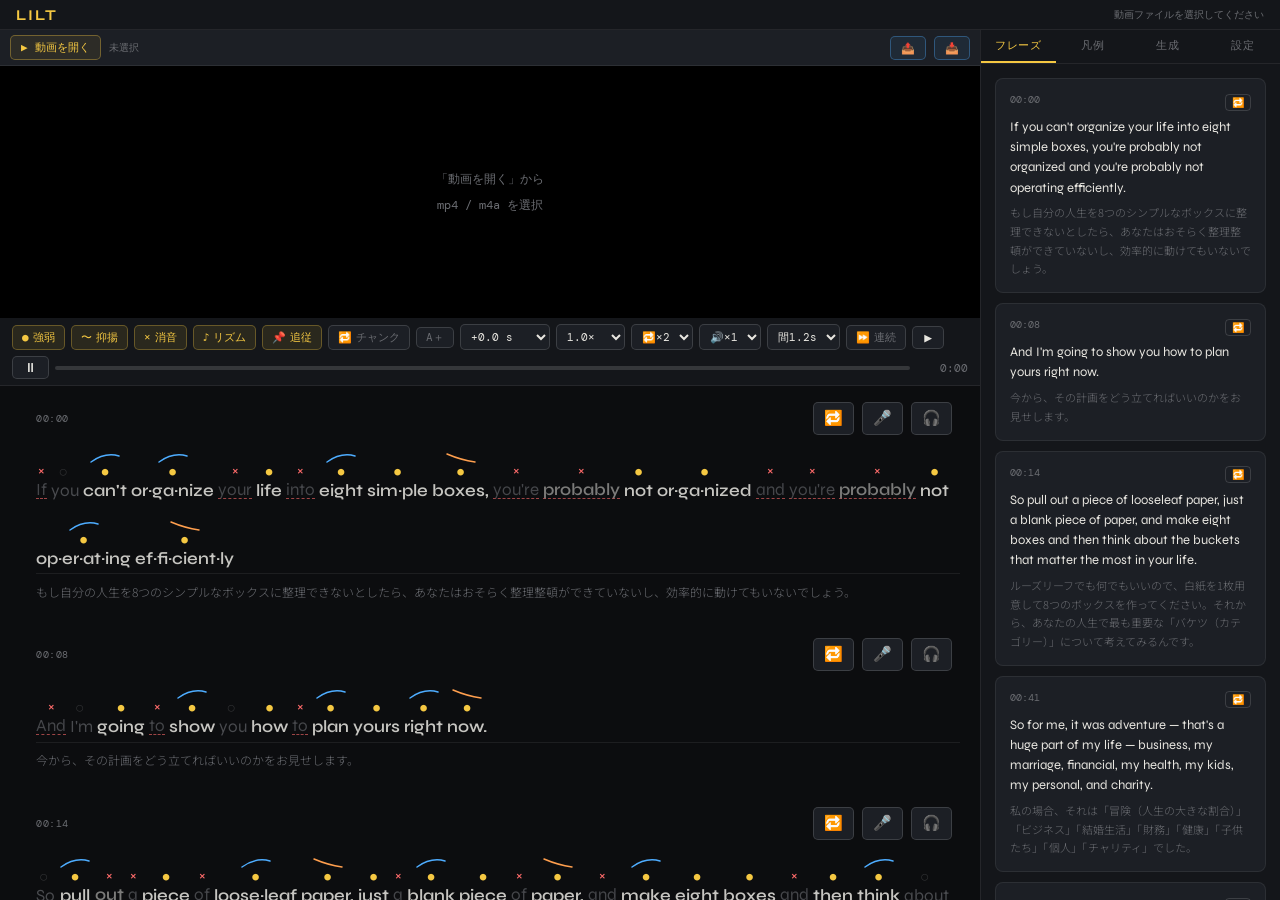
==== commit 307a17fd: "Notes export/import via localStorage, PC folder browser, mobile play-bar fix (v1.12.0) - Notes: supp" ====
--- a/index.html
+++ b/index.html
@@ -30,6 +30,9 @@
         <label class="md-btn" id="md-label" style="display:none">📝 MD読込<input type="file" id="md-file" accept=".md,.txt" style="display:none" onchange="onMdFileLoad(this)"></label>
         <label class="anno-btn" id="anno-bar-label" style="display:none">📂 アノテーション<input type="file" id="anno-bar-input" accept=".json,application/json" style="display:none" onchange="onAnnotationFileLoad(this)"></label>
         <span class="file-name" id="file-name">未選択</span>
+        <!-- メモの書き出し/取込（スマホはフォルダへ書き戻せないため localStorage 保存＋手動橋渡し用） -->
+        <button class="md-btn" id="note-export-btn" onclick="exportNotes()" title="メモを notes.json で書き出し">📤</button>
+        <label class="md-btn" id="note-import-btn" title="notes.json を読み込んでメモに反映">📥<input type="file" id="note-import-input" accept=".json,application/json" style="display:none" onchange="importNotesFile(this)"></label>
       </div>
 
       <div class="video-wrap" id="local-wrap">
@@ -70,10 +73,13 @@
         <option value="600">間0.6s</option><option value="1200" selected>間1.2s</option><option value="2000">間2.0s</option><option value="3000">間3.0s</option>
       </select>
       <button class="ctrl-btn" id="btn-sh-auto" onclick="togglePracticeAuto(this)" title="チャンクを自動で進む連続練習"><span class="ico">⏩</span><span class="lbl">連続</span></button>
-      <button class="ctrl-btn play-ctrl" id="btn-play" onclick="playVideo()" title="再生"><span class="ico">▶</span></button>
-      <button class="ctrl-btn play-ctrl" id="btn-pause" onclick="pauseVideo()" title="停止"><span class="ico">⏸</span></button>
-      <div class="prog-wrap"><div class="prog-bg" id="prog-bg" onclick="seekByClick(event)"><div class="prog-fill" id="prog-fill"></div></div></div>
-      <span class="time-disp" id="time-disp">0:00</span>
+      <!-- 再生コントロール（再生/停止/スライダー/時刻）。PCは display:contents で従来の行内、スマホは動画下に固定。 -->
+      <div class="play-bar" id="play-bar">
+        <button class="ctrl-btn play-ctrl" id="btn-play" onclick="playVideo()" title="再生"><span class="ico">▶</span></button>
+        <button class="ctrl-btn play-ctrl" id="btn-pause" onclick="pauseVideo()" title="停止"><span class="ico">⏸</span></button>
+        <div class="prog-wrap"><div class="prog-bg" id="prog-bg" onclick="seekByClick(event)"><div class="prog-fill" id="prog-fill"></div></div></div>
+        <span class="time-disp" id="time-disp">0:00</span>
+      </div>
     </div>
 
     <!-- ── 練習ステータスバー（練習中のみ表示） ── -->
@@ -130,6 +136,7 @@
     <div id="lib-desc" style="font-size:10px;color:var(--muted);font-family:var(--mono);line-height:1.7">バックエンドの projects/ 配下、または任意の親フォルダ内の各動画フォルダ（動画・data.json・data.md）を一覧から一括読込します。</div>
     <div id="lib-root-row" style="display:flex;gap:6px;align-items:center">
       <input class="gen-input" id="lib-root" placeholder="ルートフォルダ（空=既定 projects）" style="flex:1" onkeydown="if(event.key==='Enter')loadLibraryIndex()">
+      <button class="md-btn" onclick="openDirBrowser(document.getElementById('lib-root').value)" title="親フォルダを選んでルートに設定">📁 フォルダ選択</button>
       <button class="md-btn" onclick="loadLibraryIndex()">↻ 再読込</button>
     </div>
     <div class="gen-status" id="lib-status" style="min-height:16px"></div>
--- a/styles.css
+++ b/styles.css
@@ -95,6 +95,8 @@
 .ctrl-btn.on{background:rgba(245,200,66,.1);color:var(--accent);border-color:rgba(245,200,66,.3)}
 .ctrl-btn .ico{display:inline-flex;align-items:center;justify-content:center;line-height:1}
 /* デスクトップではアイコン＋ラベル両方表示（モバイルでラベルを隠す） */
+/* 再生コントロール群: PCは display:contents で ctrl-bar の行内に展開（従来見た目） */
+.play-bar{display:contents}
 .play-ctrl{font-size:13px;padding:4px 11px;color:var(--text)}
 .play-ctrl:hover{color:var(--accent);border-color:rgba(245,200,66,.35);background:rgba(245,200,66,.08)}
 .spd{font-family:var(--mono);font-size:11px;background:var(--surf2);border:.5px solid var(--bd2);color:var(--text);border-radius:5px;padding:4px 6px;cursor:pointer}
@@ -260,6 +262,7 @@
     --m-header:30px;
     --m-filebar:30px;
     --m-video:min(56.25vw, 42vh);   /* 16:9、縦長になりすぎないようvhでクランプ */
+    --m-playbar:38px;               /* 動画下の再生バー（再生/停止/スライダー/時刻） */
   }
   html,body{height:auto;overflow:auto}
   body{display:block}               /* flex解除→通常フロー */
@@ -271,8 +274,8 @@
   .main{display:block;overflow:visible}
   .left-col{
     display:block;overflow:visible;
-    /* 固定スタック（header + file-bar + 動画）の高さ分だけ本文を押し下げる */
-    padding-top:calc(var(--m-header) + var(--m-filebar) + var(--m-video));
+    /* 固定スタック（header + file-bar + 動画 + 再生バー）の高さ分だけ本文を押し下げる */
+    padding-top:calc(var(--m-header) + var(--m-filebar) + var(--m-video) + var(--m-playbar));
   }
 
   /* 動画パネル（file-bar + 動画）をヘッダー直下に固定 */
@@ -284,29 +287,42 @@
   .file-name{font-size:9px}
   .video-wrap{padding-bottom:0;height:var(--m-video)}
 
-  /* コントロール: 動画上部に半透明オーバーレイ。ラベルを隠しアイコンのみ＝サイズ統一 */
+  /* コントロール: 動画上部に半透明オーバーレイ。1段（はみ出す場合は横スクロール） */
   .ctrl-bar{
     position:fixed;
     top:calc(var(--m-header) + var(--m-filebar));
     left:0;right:0;z-index:30;
-    display:flex;flex-wrap:wrap;align-items:center;gap:5px;
+    display:flex;flex-wrap:nowrap;align-items:center;gap:5px;
     padding:5px 7px;
-    background:rgba(12,13,15,.6);
-    backdrop-filter:blur(5px);-webkit-backdrop-filter:blur(5px);
+    overflow-x:auto;scrollbar-width:none;
+    /* 注意: backdrop-filter は子孫の position:fixed の基準を作り .play-bar がズレるため使わない */
+    background:rgba(12,13,15,.82);
     border-bottom:none;
   }
+  .ctrl-bar::-webkit-scrollbar{display:none}
+  /* 視覚レイヤー・追従の各トグルはスマホでは非表示（既定ONのまま動作） */
+  #btn-stress,#btn-inton,#btn-elision,#btn-rhythm,#btn-follow{display:none}
   .ctrl-btn .lbl{display:none}
   .ctrl-btn{
-    width:32px;height:30px;padding:0;gap:0;justify-content:center;font-size:13px;
+    flex:0 0 auto;width:32px;height:30px;padding:0;gap:0;justify-content:center;font-size:13px;
   }
   .ctrl-btn .ico{font-size:13px}
-  .play-ctrl{width:32px;height:30px;padding:0;font-size:14px}
-  /* セレクトも高さを揃える */
-  .spd{height:30px;padding:0 5px;font-size:10px;text-align:center}
+  /* ネイティブの矢印を消して幅を詰め、1段に収める（タップでピッカーは開く） */
+  .spd{flex:0 0 auto;height:30px;padding:0 4px;font-size:10px;text-align:center;
+       appearance:none;-webkit-appearance:none;-moz-appearance:none}
   #offset-sel{width:auto}
-  /* プログレスバー＋時刻は最終行へ（全幅） */
-  .prog-wrap{order:50;flex:1 1 100%;min-width:0}
-  .time-disp{order:51;flex:0 0 auto;font-size:10px;min-width:0;text-align:left}
+
+  /* 再生コントロール（再生/停止/スライダー/時刻）を動画の下に固定 */
+  .play-bar{
+    display:flex;align-items:center;gap:8px;
+    position:fixed;left:0;right:0;z-index:30;
+    top:calc(var(--m-header) + var(--m-filebar) + var(--m-video));
+    height:var(--m-playbar);padding:0 12px;
+    background:var(--surf);border-bottom:.5px solid var(--bd);
+  }
+  .play-bar .play-ctrl{flex:0 0 auto;width:34px;height:28px;padding:0;font-size:14px}
+  .play-bar .prog-wrap{flex:1 1 auto;min-width:0}
+  .play-bar .time-disp{flex:0 0 auto;font-size:10px;min-width:0;text-align:right}
 
   /* テキストパネル: 通常フロー */
   .transcript-panel{
@@ -315,6 +331,9 @@
   }
   .wt{font-size:15px}
   .wt-slot{min-height:20px;height:20px}
+
+  /* タッチでは hover が無いので「＋ メモ」トリガーを常時表示 */
+  .para-note-add{display:inline-block}
 
   /* デスクトップサイドバー非表示 → フレーズは別要素として末尾に追加 */
   .sidebar{display:none}
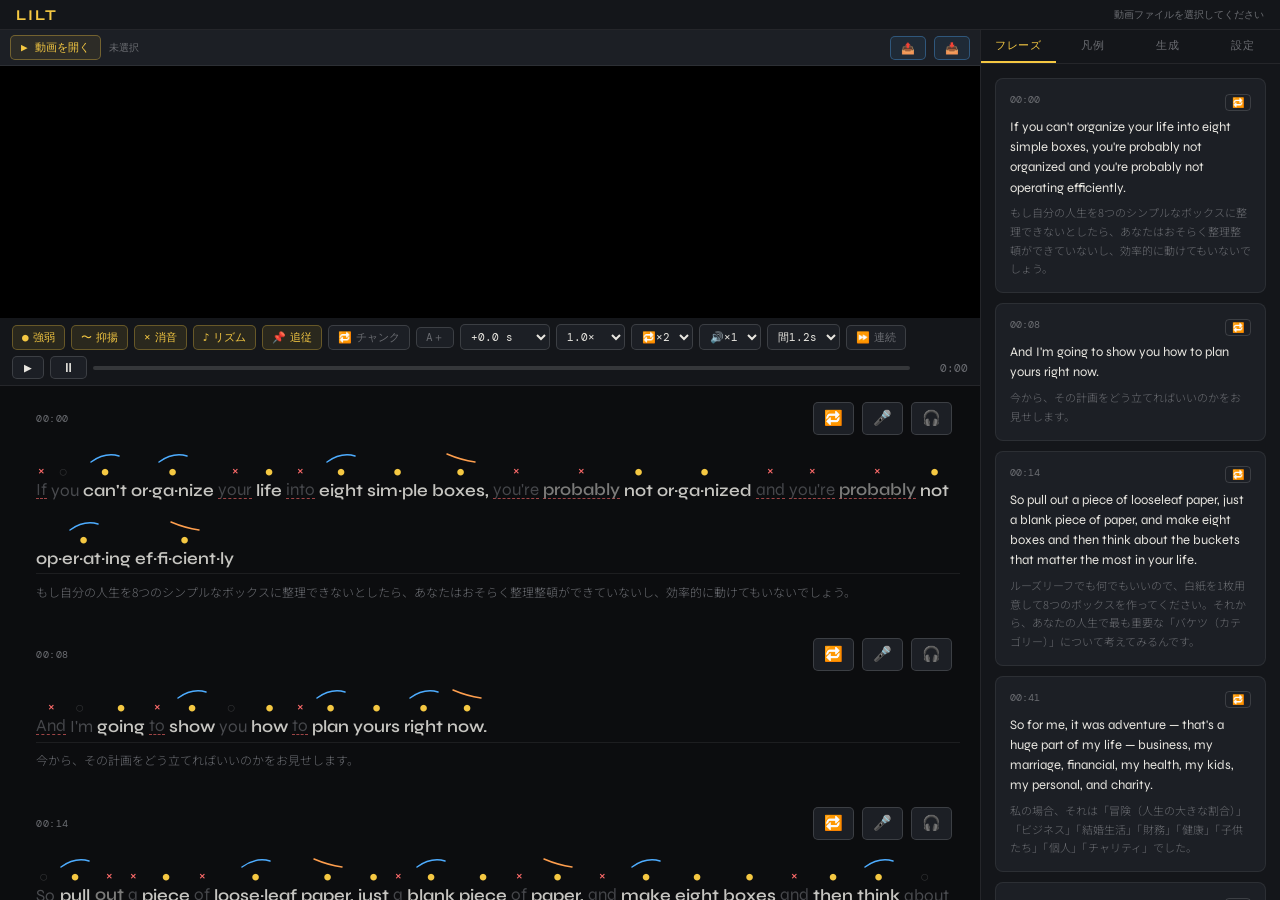
==== commit 86ec02c9: "Remove startup placeholder text from video area (v1.13.2) Drop the #no-file overlay that showed "ope" ====
--- a/index.html
+++ b/index.html
@@ -37,9 +37,6 @@
 
       <div class="video-wrap" id="local-wrap">
         <video id="vid" preload="metadata" style="background:#000"></video>
-        <div id="no-file" style="position:absolute;inset:0;display:flex;align-items:center;justify-content:center;pointer-events:none">
-          <span style="font-size:12px;font-family:var(--mono);color:var(--muted);text-align:center;line-height:2.2">「動画を開く」から<br>mp4 / m4a を選択</span>
-        </div>
       </div>
       <div class="video-wrap" id="yt-wrap" style="display:none">
         <iframe id="yt-player" src="about:blank"
@@ -133,11 +130,12 @@
       <div style="font-family:var(--mono);font-size:13px;color:var(--accent);letter-spacing:.08em">VIDEO LIBRARY</div>
       <button onclick="closeLibrary()" style="font-family:var(--mono);font-size:11px;padding:4px 10px;border-radius:5px;border:.5px solid var(--bd2);background:transparent;color:var(--muted);cursor:pointer">閉じる</button>
     </div>
-    <div id="lib-desc" style="font-size:10px;color:var(--muted);font-family:var(--mono);line-height:1.7">バックエンドの projects/ 配下、または任意の親フォルダ内の各動画フォルダ（動画・data.json・data.md）を一覧から一括読込します。</div>
-    <div id="lib-root-row" style="display:flex;gap:6px;align-items:center">
-      <input class="gen-input" id="lib-root" placeholder="ルートフォルダ（空=既定 projects）" style="flex:1" onkeydown="if(event.key==='Enter')loadLibraryIndex()">
-      <button class="md-btn" onclick="openDirBrowser(document.getElementById('lib-root').value)" title="親フォルダを選んでルートに設定">📁 フォルダ選択</button>
+    <div id="lib-desc" style="font-size:10px;color:var(--muted);font-family:var(--mono);line-height:1.7">バックエンドの projects/ 配下、または任意の親フォルダ内の各動画フォルダ（動画・data.json・data.md）を一覧から一括読込します。<br>バックエンドを使わない場合は「📂 フォルダから開く」で親フォルダを選択（video_index.json があれば優先、無ければ data.json を走査）。</div>
+    <div id="lib-root-row" style="display:flex;gap:6px;align-items:center;flex-wrap:wrap">
+      <input class="gen-input" id="lib-root" placeholder="ルートフォルダ（空=既定 projects）" style="flex:1;min-width:140px" onkeydown="if(event.key==='Enter')loadLibraryIndex()">
+      <button class="md-btn" onclick="openDirBrowser(document.getElementById('lib-root').value)" title="親フォルダを選んでルートに設定（バックエンド経由）">📁 フォルダ選択</button>
       <button class="md-btn" onclick="loadLibraryIndex()">↻ 再読込</button>
+      <button class="md-btn" onclick="pickLocalDir()" title="バックエンド不要。端末の親フォルダを選び、video_index.json / data.json から一覧化">📂 フォルダから開く（BE不要）</button>
     </div>
     <div class="gen-status" id="lib-status" style="min-height:16px"></div>
     <div id="lib-list" style="overflow-y:auto;display:flex;flex-direction:column;gap:6px"></div>
--- a/styles.css
+++ b/styles.css
@@ -95,8 +95,10 @@
 .ctrl-btn.on{background:rgba(245,200,66,.1);color:var(--accent);border-color:rgba(245,200,66,.3)}
 .ctrl-btn .ico{display:inline-flex;align-items:center;justify-content:center;line-height:1}
 /* デスクトップではアイコン＋ラベル両方表示（モバイルでラベルを隠す） */
-/* 再生コントロール群: PCは display:contents で ctrl-bar の行内に展開（従来見た目） */
-.play-bar{display:contents}
+/* 再生コントロール群（再生/停止/スライダー/時刻）: PCでは常に独立した2段目へ。
+   flex:1 1 100% で必ず全幅を取らせ、トグル群と同じ行に紛れない（再生ボタンだけ
+   1段目末尾に残る問題を防ぐ）。スマホは @media 内で動画下に position:fixed。*/
+.play-bar{display:flex;align-items:center;gap:6px;flex:1 1 100%;width:100%}
 .play-ctrl{font-size:13px;padding:4px 11px;color:var(--text)}
 .play-ctrl:hover{color:var(--accent);border-color:rgba(245,200,66,.35);background:rgba(245,200,66,.08)}
 .spd{font-family:var(--mono);font-size:11px;background:var(--surf2);border:.5px solid var(--bd2);color:var(--text);border-radius:5px;padding:4px 6px;cursor:pointer}
@@ -329,8 +331,16 @@
     height:auto;overflow:visible;min-height:0;
     padding-bottom:2rem;
   }
-  .wt{font-size:15px}
-  .wt-slot{min-height:20px;height:20px}
+  /* ① 行間を約20%圧縮  ② 英文 15px→13px(-15%)・日本語 12px→10px(-20%) */
+  .sentence{row-gap:10px}                                   /* 12px → 約-17% */
+  .wt{font-size:13px}                                       /* 15px → -15% */
+  .wt-slot{min-height:18px;height:18px}
+  .ja-line{font-size:10px;line-height:1.45;               /* 12px→-20%, 1.8→-20% */
+           margin-top:.3rem;padding-top:.3rem}
+
+  /* ③ 追従スクロール: 上部固定スタックの分だけ余白を確保し、現在行が
+     固定動画の真下に収まるようにする（block:'start' と併用、行き過ぎ防止）*/
+  .para{scroll-margin-top:calc(var(--m-header) + var(--m-filebar) + var(--m-video) + var(--m-playbar) + 8px)}
 
   /* タッチでは hover が無いので「＋ メモ」トリガーを常時表示 */
   .para-note-add{display:inline-block}
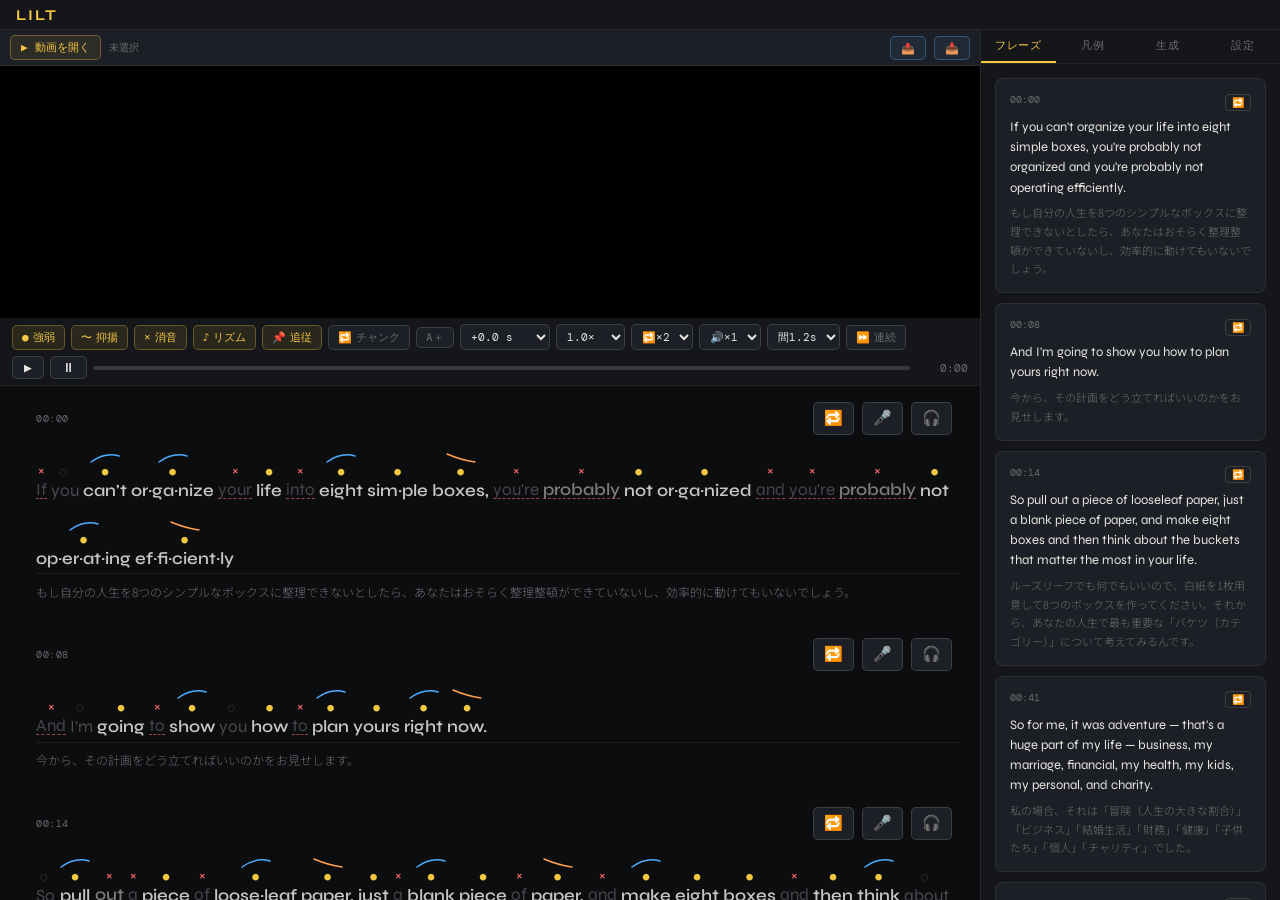
==== commit ae16b0f8: "Remove leftover header placeholder text on initial load (v1.13.3) The video-area placeholder was rem" ====
--- a/index.html
+++ b/index.html
@@ -12,7 +12,7 @@
 
 <header>
   <div class="logo">Lilt</div>
-  <div class="header-sub" id="header-sub">動画ファイルを選択してください</div>
+  <div class="header-sub" id="header-sub"></div>
 </header>
 
 <div class="main">
